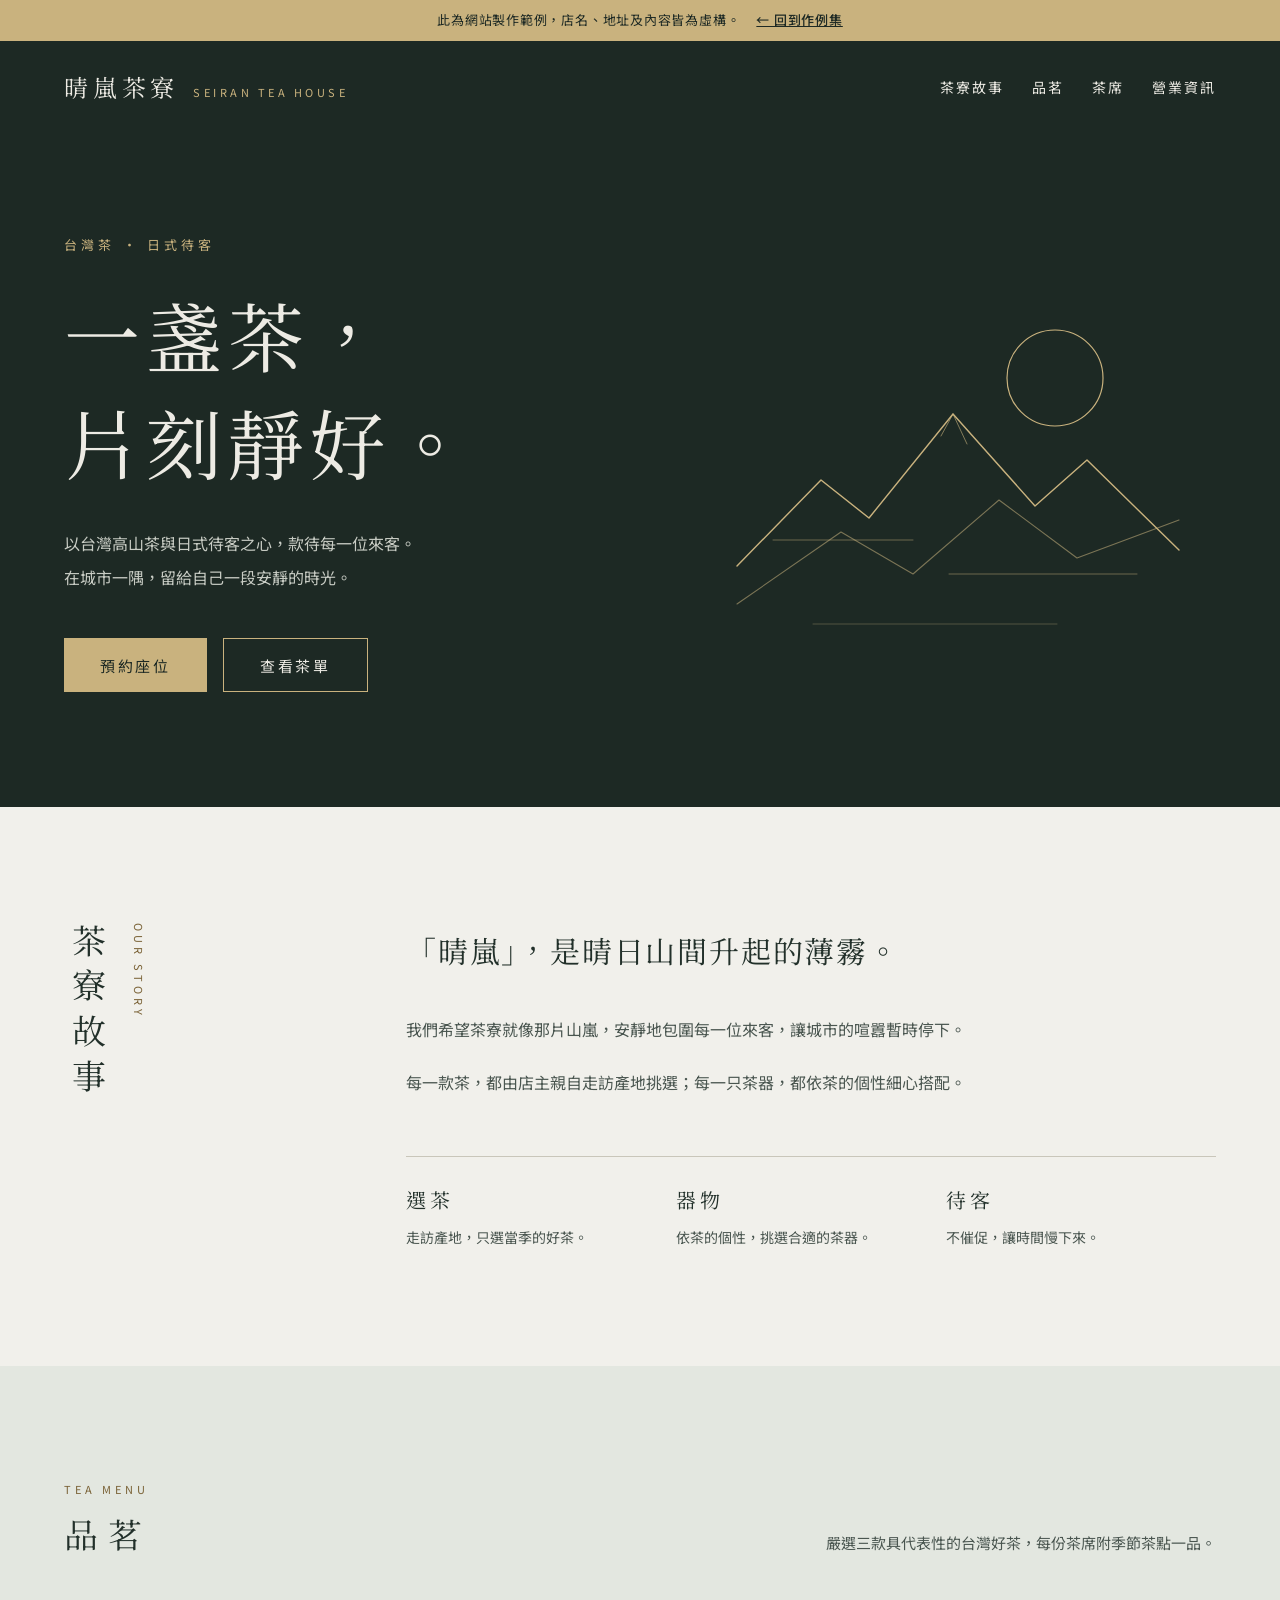
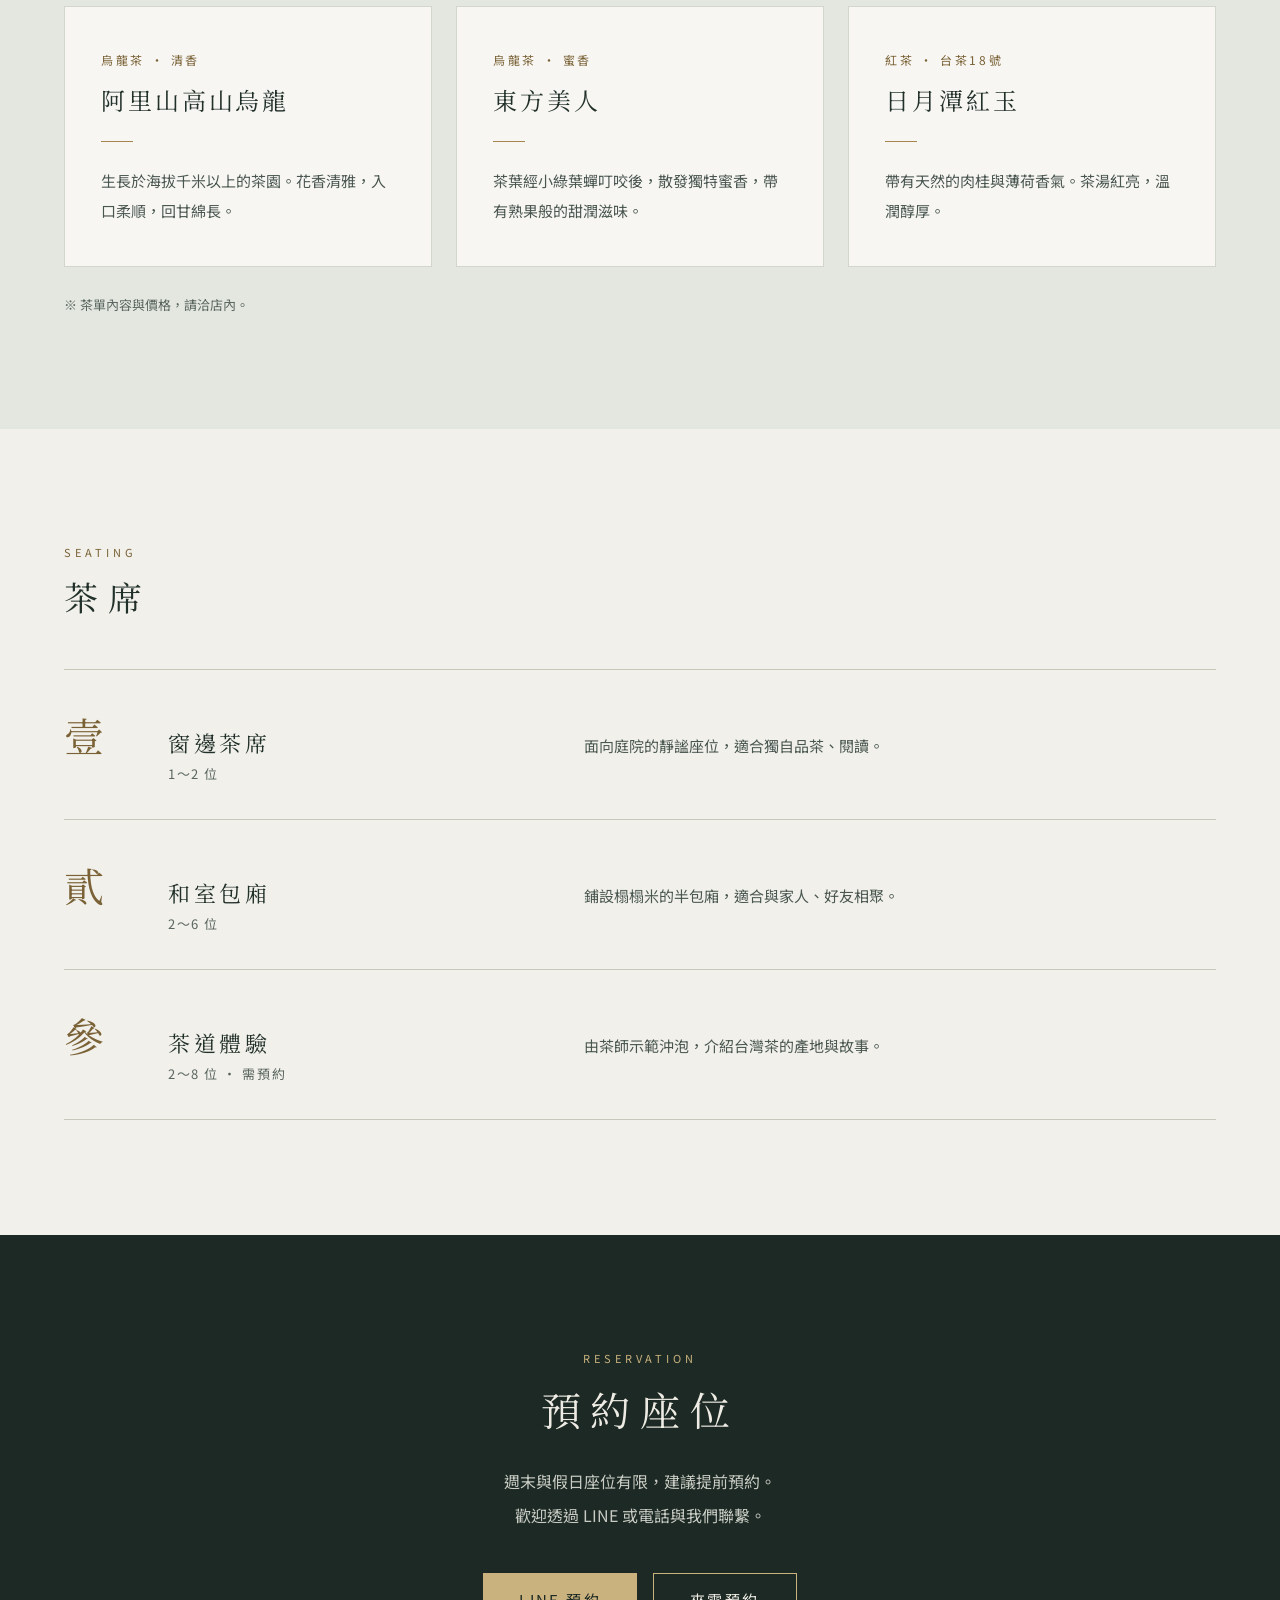
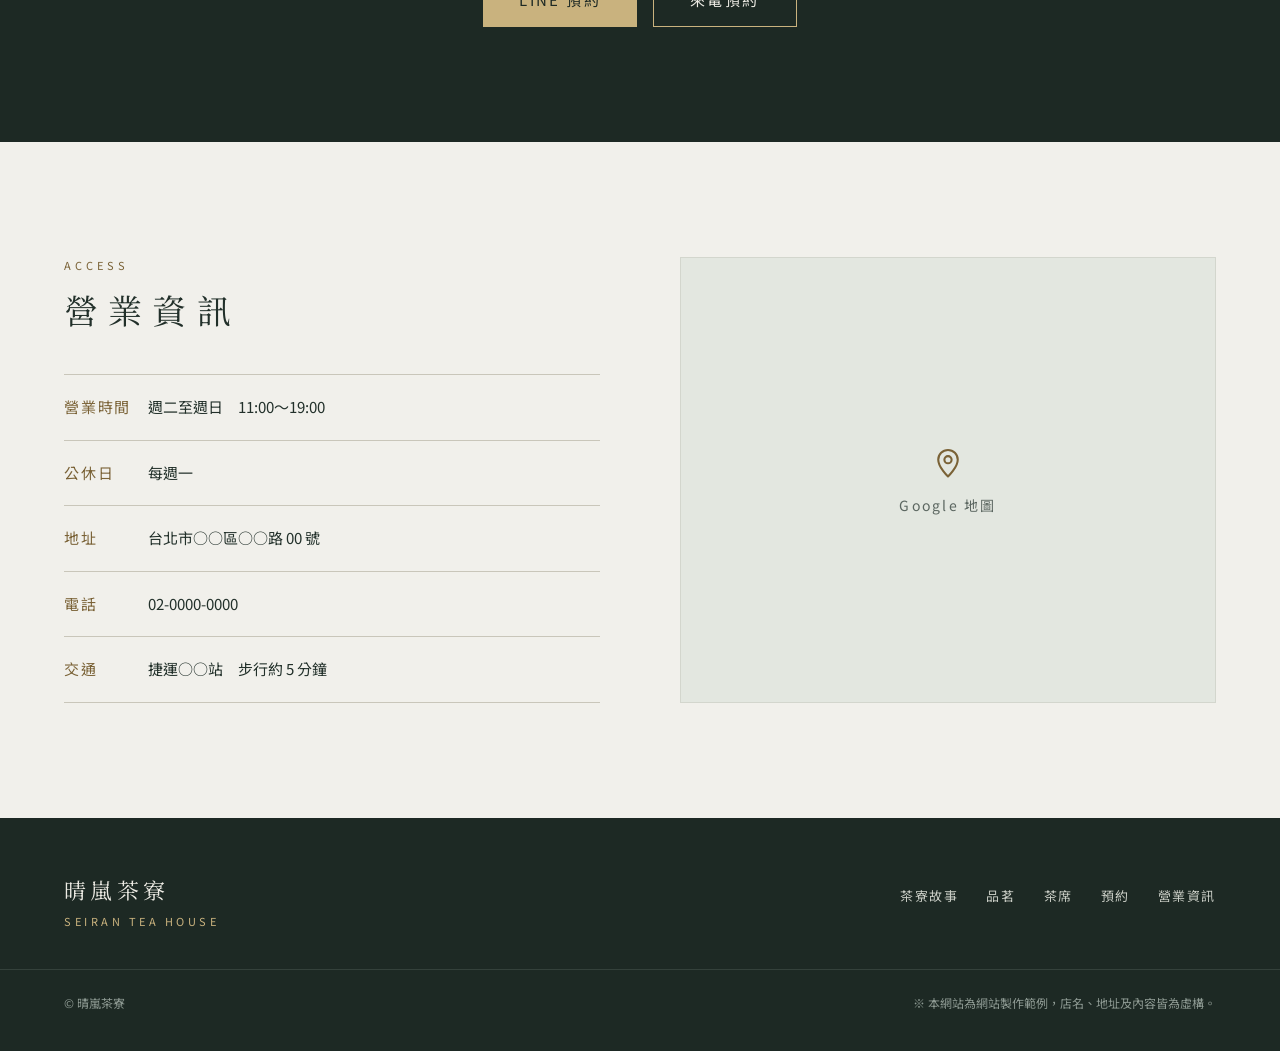
==== seiran/index.html @ 7609755e "Add web design sample portfolio" ====
<!doctype html>
<html lang="zh-Hant-TW">
<head>
<meta charset="utf-8"><meta name="viewport" content="width=device-width, initial-scale=1"><meta name="robots" content="noindex, nofollow"><title>晴嵐茶寮｜網站製作範例</title><meta name="description" content="網站製作範例：虛構店家「晴嵐茶寮」">
<link rel="stylesheet" href="https://fonts.googleapis.com/css2?family=Noto+Serif+TC:wght@400;600&amp;family=Noto+Sans+TC:wght@400;500&amp;display=swap">
<style>
body{margin:0;font-family:'Noto Sans TC','Noto Sans CJK TC',sans-serif;color:#22302A;background:#F1F0EB}
a{color:#7A6236}a:hover{color:#5C4A28}
</style>
<style>html{scroll-behavior:smooth}</style>
</head>
<body>


<div style="min-height: 100vh; background: #F1F0EB; color: #22302A; font-family: 'Noto Sans TC', 'Noto Sans CJK TC', sans-serif">

<div style="background: #C9B27E; color: #1D2924; font-size: 13px; line-height: 1.6; letter-spacing: 0.06em; padding: 10px clamp(20px, 5vw, 64px); display: flex; flex-wrap: wrap; justify-content: center; gap: 4px 16px; text-align: center"><span>此為網站製作範例，店名、地址及內容皆為虛構。</span><a href="../" style="color: #1D2924; font-weight: 500">← 回到作例集</a></div>
<header style="background: #1D2924; color: #EDEBE4">
<div style="max-width: 1200px; margin: 0 auto; padding: 24px clamp(20px, 5vw, 64px); display: flex; flex-wrap: wrap; align-items: center; justify-content: space-between; gap: 16px 32px">
<a href="#top" style="display: flex; flex-wrap: wrap; align-items: baseline; gap: 6px 14px; text-decoration: none; color: #EDEBE4">
<span style="font-family: 'Noto Serif TC', 'Noto Serif CJK TC', serif; font-size: 24px; letter-spacing: 0.2em">晴嵐茶寮</span>
<span style="font-size: 11px; letter-spacing: 0.32em; color: #C9B27E">SEIRAN TEA HOUSE</span>
</a>
<nav aria-label="主選單" style="display: flex; flex-wrap: wrap; align-items: center; gap: 8px 28px; font-size: 14px; letter-spacing: 0.14em">
<a href="#story" style="color: #EDEBE4; text-decoration: none; padding: 12px 0">茶寮故事</a>
<a href="#menu" style="color: #EDEBE4; text-decoration: none; padding: 12px 0">品茗</a>
<a href="#seats" style="color: #EDEBE4; text-decoration: none; padding: 12px 0">茶席</a>
<a href="#access" style="color: #EDEBE4; text-decoration: none; padding: 12px 0">營業資訊</a>
</nav>
</div>
</header>

<section id="top" style="background: #1D2924; color: #EDEBE4">
<div style="max-width: 1200px; margin: 0 auto; padding: clamp(48px, 8vw, 112px) clamp(20px, 5vw, 64px) clamp(72px, 9vw, 136px); display: flex; flex-wrap: wrap; align-items: center; gap: 56px">
<div style="flex: 1 1 420px; min-width: 0">
<p style="margin: 0 0 28px; font-size: 13px; letter-spacing: 0.32em; color: #C9B27E">台灣茶 ・ 日式待客</p>
<h1 style="margin: 0; font-family: 'Noto Serif TC', 'Noto Serif CJK TC', serif; font-weight: 400; font-size: clamp(40px, 6vw, 76px); line-height: 1.4; letter-spacing: 0.08em">一盞茶，<br>片刻靜好。</h1>
<p style="margin: 32px 0 0; font-size: 16px; line-height: 2.1; color: #C8CCC4; max-width: 30em"><span style="display: inline-block">以台灣高山茶與日式待客之心，</span><span style="display: inline-block">款待每一位來客。</span><br><span style="display: inline-block">在城市一隅，</span><span style="display: inline-block">留給自己一段安靜的時光。</span></p>
<div style="margin-top: 44px; display: flex; flex-wrap: wrap; gap: 16px">
<a href="#reserve" style="display: inline-flex; align-items: center; justify-content: center; min-height: 52px; padding: 0 36px; background: #C9B27E; color: #1D2924; text-decoration: none; font-size: 15px; letter-spacing: 0.18em">預約座位</a>
<a href="#menu" style="display: inline-flex; align-items: center; justify-content: center; min-height: 52px; padding: 0 36px; border: 1px solid #C9B27E; color: #EDEBE4; text-decoration: none; font-size: 15px; letter-spacing: 0.18em">查看茶單</a>
</div>
</div>
<div style="flex: 1 1 360px; min-width: 0; display: flex; justify-content: center">
<svg viewBox="0 0 480 380" aria-hidden="true" fill="none" stroke="#C9B27E" stroke-linecap="round" stroke-linejoin="round" style="width: 100%; max-width: 480px; height: auto">
<circle cx="338" cy="104" r="48" stroke-width="1.2"></circle>
<path d="M20 292 L104 206 L152 244 L236 140 L318 232 L370 186 L462 276" stroke-width="1.4"></path>
<path d="M20 330 L124 258 L196 300 L282 226 L360 284 L462 246" stroke-width="1.1" stroke-opacity="0.55"></path>
<path d="M56 266 H196" stroke-width="1" stroke-opacity="0.45"></path>
<path d="M232 300 H420" stroke-width="1" stroke-opacity="0.45"></path>
<path d="M96 350 H340" stroke-width="1" stroke-opacity="0.3"></path>
<path d="M236 140 L250 170 M236 140 L224 162" stroke-width="1" stroke-opacity="0.6"></path>
</svg>
</div>
</div>
</section>

<section id="story" style="background: #F1F0EB">
<div style="max-width: 1200px; margin: 0 auto; padding: clamp(72px, 9vw, 136px) clamp(20px, 5vw, 64px); display: flex; flex-wrap: wrap; gap: 40px 96px">
<div style="flex: 0 0 auto; display: flex; gap: 18px; align-items: flex-start">
<h2 style="margin: 0; writing-mode: vertical-rl; font-family: 'Noto Serif TC', 'Noto Serif CJK TC', serif; font-weight: 400; font-size: 34px; letter-spacing: 0.32em; color: #22302A">茶寮故事</h2>
<span style="writing-mode: vertical-rl; font-size: 11px; letter-spacing: 0.36em; color: #7A6236">OUR STORY</span>
</div>
<div style="flex: 1 1 480px; min-width: 0">
<p style="margin: 0 0 36px; font-family: 'Noto Serif TC', 'Noto Serif CJK TC', serif; font-size: clamp(22px, 2.4vw, 30px); line-height: 1.8; letter-spacing: 0.06em"><span style="display: inline-block">「晴嵐」，</span><span style="display: inline-block">是晴日山間升起的薄霧。</span></p>
<p style="margin: 0 0 20px; font-size: 16px; line-height: 2.1; color: #4A5650; max-width: 38em">我們希望茶寮就像那片山嵐，安靜地包圍每一位來客，讓城市的喧囂暫時停下。</p>
<p style="margin: 0; font-size: 16px; line-height: 2.1; color: #4A5650; max-width: 38em">每一款茶，都由店主親自走訪產地挑選；每一只茶器，都依茶的個性細心搭配。</p>
<div style="margin-top: 56px; display: flex; flex-wrap: wrap; border-top: 1px solid #C9C6BA">
<div style="flex: 1 1 200px; padding: 28px 28px 0 0">
<h3 style="margin: 0 0 10px; font-family: 'Noto Serif TC', 'Noto Serif CJK TC', serif; font-weight: 400; font-size: 20px; letter-spacing: 0.2em; color: #22302A">選茶</h3>
<p style="margin: 0; font-size: 14px; line-height: 1.9; color: #4A5650">走訪產地，只選當季的好茶。</p>
</div>
<div style="flex: 1 1 200px; padding: 28px 28px 0 0">
<h3 style="margin: 0 0 10px; font-family: 'Noto Serif TC', 'Noto Serif CJK TC', serif; font-weight: 400; font-size: 20px; letter-spacing: 0.2em; color: #22302A">器物</h3>
<p style="margin: 0; font-size: 14px; line-height: 1.9; color: #4A5650">依茶的個性，挑選合適的茶器。</p>
</div>
<div style="flex: 1 1 200px; padding: 28px 28px 0 0">
<h3 style="margin: 0 0 10px; font-family: 'Noto Serif TC', 'Noto Serif CJK TC', serif; font-weight: 400; font-size: 20px; letter-spacing: 0.2em; color: #22302A">待客</h3>
<p style="margin: 0; font-size: 14px; line-height: 1.9; color: #4A5650">不催促，讓時間慢下來。</p>
</div>
</div>
</div>
</div>
</section>

<section id="menu" style="background: #E3E7E0">
<div style="max-width: 1200px; margin: 0 auto; padding: clamp(72px, 9vw, 128px) clamp(20px, 5vw, 64px)">
<div style="display: flex; flex-wrap: wrap; align-items: flex-end; justify-content: space-between; gap: 16px 48px; margin-bottom: 48px">
<div>
<p style="margin: 0 0 12px; font-size: 11px; letter-spacing: 0.36em; color: #7A6236">TEA MENU</p>
<h2 style="margin: 0; font-family: 'Noto Serif TC', 'Noto Serif CJK TC', serif; font-weight: 400; font-size: 34px; letter-spacing: 0.3em">品茗</h2>
</div>
<p style="margin: 0; font-size: 15px; line-height: 2; color: #4A5650; max-width: 28em"><span style="display: inline-block">嚴選三款具代表性的台灣好茶，</span><span style="display: inline-block">每份茶席附季節茶點一品。</span></p>
</div>
<div style="display: flex; flex-wrap: wrap; gap: 24px">
<article style="flex: 1 1 280px; min-width: 0; background: #F7F6F2; border: 1px solid #D3D6CD; padding: 44px 36px 40px">
<p style="margin: 0 0 14px; font-size: 12px; letter-spacing: 0.22em; color: #7A6236">烏龍茶 ・ 清香</p>
<h3 style="margin: 0; font-family: 'Noto Serif TC', 'Noto Serif CJK TC', serif; font-weight: 400; font-size: 24px; letter-spacing: 0.12em">阿里山高山烏龍</h3>
<div style="width: 32px; height: 1px; background: #A3874F; margin: 24px 0"></div>
<p style="margin: 0; font-size: 15px; line-height: 2; color: #4A5650">生長於海拔千米以上的茶園。花香清雅，入口柔順，回甘綿長。</p>
</article>
<article style="flex: 1 1 280px; min-width: 0; background: #F7F6F2; border: 1px solid #D3D6CD; padding: 44px 36px 40px">
<p style="margin: 0 0 14px; font-size: 12px; letter-spacing: 0.22em; color: #7A6236">烏龍茶 ・ 蜜香</p>
<h3 style="margin: 0; font-family: 'Noto Serif TC', 'Noto Serif CJK TC', serif; font-weight: 400; font-size: 24px; letter-spacing: 0.12em">東方美人</h3>
<div style="width: 32px; height: 1px; background: #A3874F; margin: 24px 0"></div>
<p style="margin: 0; font-size: 15px; line-height: 2; color: #4A5650">茶葉經小綠葉蟬叮咬後，散發獨特蜜香，帶有熟果般的甜潤滋味。</p>
</article>
<article style="flex: 1 1 280px; min-width: 0; background: #F7F6F2; border: 1px solid #D3D6CD; padding: 44px 36px 40px">
<p style="margin: 0 0 14px; font-size: 12px; letter-spacing: 0.22em; color: #7A6236">紅茶 ・ 台茶18號</p>
<h3 style="margin: 0; font-family: 'Noto Serif TC', 'Noto Serif CJK TC', serif; font-weight: 400; font-size: 24px; letter-spacing: 0.12em">日月潭紅玉</h3>
<div style="width: 32px; height: 1px; background: #A3874F; margin: 24px 0"></div>
<p style="margin: 0; font-size: 15px; line-height: 2; color: #4A5650">帶有天然的肉桂與薄荷香氣。茶湯紅亮，溫潤醇厚。</p>
</article>
</div>
<p style="margin: 28px 0 0; font-size: 13px; color: #5B6660">※ 茶單內容與價格，請洽店內。</p>
</div>
</section>

<section id="seats" style="background: #F1F0EB">
<div style="max-width: 1200px; margin: 0 auto; padding: clamp(72px, 9vw, 128px) clamp(20px, 5vw, 64px)">
<p style="margin: 0 0 12px; font-size: 11px; letter-spacing: 0.36em; color: #7A6236">SEATING</p>
<h2 style="margin: 0 0 48px; font-family: 'Noto Serif TC', 'Noto Serif CJK TC', serif; font-weight: 400; font-size: 34px; letter-spacing: 0.3em">茶席</h2>
<div style="border-top: 1px solid #C9C6BA">
<div style="display: flex; flex-wrap: wrap; align-items: baseline; gap: 12px 40px; padding: 36px 0; border-bottom: 1px solid #C9C6BA">
<span style="flex: 0 0 64px; font-family: 'Noto Serif TC', 'Noto Serif CJK TC', serif; font-size: 40px; color: #7A6236">壹</span>
<div style="flex: 1 1 220px; min-width: 0">
<h3 style="margin: 0 0 6px; font-family: 'Noto Serif TC', 'Noto Serif CJK TC', serif; font-weight: 400; font-size: 22px; letter-spacing: 0.16em">窗邊茶席</h3>
<p style="margin: 0; font-size: 13px; letter-spacing: 0.12em; color: #5B6660">1〜2 位</p>
</div>
<p style="flex: 2 1 320px; min-width: 0; margin: 0; font-size: 15px; line-height: 2; color: #4A5650">面向庭院的靜謐座位，適合獨自品茶、閱讀。</p>
</div>
<div style="display: flex; flex-wrap: wrap; align-items: baseline; gap: 12px 40px; padding: 36px 0; border-bottom: 1px solid #C9C6BA">
<span style="flex: 0 0 64px; font-family: 'Noto Serif TC', 'Noto Serif CJK TC', serif; font-size: 40px; color: #7A6236">貳</span>
<div style="flex: 1 1 220px; min-width: 0">
<h3 style="margin: 0 0 6px; font-family: 'Noto Serif TC', 'Noto Serif CJK TC', serif; font-weight: 400; font-size: 22px; letter-spacing: 0.16em">和室包廂</h3>
<p style="margin: 0; font-size: 13px; letter-spacing: 0.12em; color: #5B6660">2〜6 位</p>
</div>
<p style="flex: 2 1 320px; min-width: 0; margin: 0; font-size: 15px; line-height: 2; color: #4A5650">鋪設榻榻米的半包廂，適合與家人、好友相聚。</p>
</div>
<div style="display: flex; flex-wrap: wrap; align-items: baseline; gap: 12px 40px; padding: 36px 0; border-bottom: 1px solid #C9C6BA">
<span style="flex: 0 0 64px; font-family: 'Noto Serif TC', 'Noto Serif CJK TC', serif; font-size: 40px; color: #7A6236">參</span>
<div style="flex: 1 1 220px; min-width: 0">
<h3 style="margin: 0 0 6px; font-family: 'Noto Serif TC', 'Noto Serif CJK TC', serif; font-weight: 400; font-size: 22px; letter-spacing: 0.16em">茶道體驗</h3>
<p style="margin: 0; font-size: 13px; letter-spacing: 0.12em; color: #5B6660">2〜8 位 ・ 需預約</p>
</div>
<p style="flex: 2 1 320px; min-width: 0; margin: 0; font-size: 15px; line-height: 2; color: #4A5650">由茶師示範沖泡，介紹台灣茶的產地與故事。</p>
</div>
</div>
</div>
</section>

<section id="reserve" style="background: #1D2924; color: #EDEBE4">
<div style="max-width: 880px; margin: 0 auto; padding: clamp(72px, 9vw, 120px) clamp(20px, 5vw, 64px); text-align: center">
<p style="margin: 0 0 14px; font-size: 11px; letter-spacing: 0.36em; color: #C9B27E">RESERVATION</p>
<h2 style="margin: 0; font-family: 'Noto Serif TC', 'Noto Serif CJK TC', serif; font-weight: 400; font-size: clamp(30px, 3.6vw, 40px); letter-spacing: 0.24em">預約座位</h2>
<p style="margin: 28px 0 0; font-size: 16px; line-height: 2.1; color: #C8CCC4">週末與假日座位有限，建議提前預約。<br>歡迎透過 LINE 或電話與我們聯繫。</p>
<div style="margin-top: 40px; display: flex; flex-wrap: wrap; justify-content: center; gap: 16px">
<a href="#access" style="display: inline-flex; align-items: center; justify-content: center; min-height: 52px; padding: 0 36px; background: #C9B27E; color: #1D2924; text-decoration: none; font-size: 15px; letter-spacing: 0.16em">LINE 預約</a>
<a href="#access" style="display: inline-flex; align-items: center; justify-content: center; min-height: 52px; padding: 0 36px; border: 1px solid #C9B27E; color: #EDEBE4; text-decoration: none; font-size: 15px; letter-spacing: 0.16em">來電預約</a>
</div>
</div>
</section>

<section id="access" style="background: #F1F0EB">
<div style="max-width: 1200px; margin: 0 auto; padding: clamp(72px, 9vw, 128px) clamp(20px, 5vw, 64px); display: flex; flex-wrap: wrap; gap: 48px 80px">
<div style="flex: 1 1 380px; min-width: 0">
<p style="margin: 0 0 12px; font-size: 11px; letter-spacing: 0.36em; color: #7A6236">ACCESS</p>
<h2 style="margin: 0 0 40px; font-family: 'Noto Serif TC', 'Noto Serif CJK TC', serif; font-weight: 400; font-size: 34px; letter-spacing: 0.3em">營業資訊</h2>
<dl style="margin: 0; display: grid; grid-template-columns: minmax(84px, auto) minmax(0, 1fr); gap: 0; border-top: 1px solid #C9C6BA; font-size: 15px; line-height: 1.9">
<dt style="padding: 18px 16px 18px 0; border-bottom: 1px solid #C9C6BA; color: #7A6236; letter-spacing: 0.12em">營業時間</dt>
<dd style="margin: 0; padding: 18px 0; border-bottom: 1px solid #C9C6BA">週二至週日　11:00〜19:00</dd>
<dt style="padding: 18px 16px 18px 0; border-bottom: 1px solid #C9C6BA; color: #7A6236; letter-spacing: 0.12em">公休日</dt>
<dd style="margin: 0; padding: 18px 0; border-bottom: 1px solid #C9C6BA">每週一</dd>
<dt style="padding: 18px 16px 18px 0; border-bottom: 1px solid #C9C6BA; color: #7A6236; letter-spacing: 0.12em">地址</dt>
<dd style="margin: 0; padding: 18px 0; border-bottom: 1px solid #C9C6BA">台北市○○區○○路 00 號</dd>
<dt style="padding: 18px 16px 18px 0; border-bottom: 1px solid #C9C6BA; color: #7A6236; letter-spacing: 0.12em">電話</dt>
<dd style="margin: 0; padding: 18px 0; border-bottom: 1px solid #C9C6BA">02-0000-0000</dd>
<dt style="padding: 18px 16px 18px 0; border-bottom: 1px solid #C9C6BA; color: #7A6236; letter-spacing: 0.12em">交通</dt>
<dd style="margin: 0; padding: 18px 0; border-bottom: 1px solid #C9C6BA">捷運○○站　步行約 5 分鐘</dd>
</dl>
</div>
<div style="flex: 1 1 380px; min-width: 0; display: flex">
<div style="flex: 1 1 auto; min-height: 320px; background: #E3E7E0; border: 1px solid #D3D6CD; display: flex; flex-direction: column; align-items: center; justify-content: center; gap: 14px; color: #5B6660">
<svg viewBox="0 0 24 24" aria-hidden="true" fill="none" stroke="#7A6236" stroke-width="1.4" stroke-linecap="round" stroke-linejoin="round" style="width: 36px; height: 36px">
<path d="M12 21s-6.5-6.2-6.5-11.2a6.5 6.5 0 0 1 13 0C18.5 14.8 12 21 12 21z"></path>
<circle cx="12" cy="9.8" r="2.4"></circle>
</svg>
<p style="margin: 0; font-size: 14px; letter-spacing: 0.16em">Google 地圖</p>
</div>
</div>
</div>
</section>

<footer style="background: #1D2924; color: #C8CCC4">
<div style="max-width: 1200px; margin: 0 auto; padding: 56px clamp(20px, 5vw, 64px) 40px; display: flex; flex-wrap: wrap; justify-content: space-between; gap: 24px 48px">
<div>
<p style="margin: 0 0 8px; font-family: 'Noto Serif TC', 'Noto Serif CJK TC', serif; font-size: 22px; letter-spacing: 0.2em; color: #EDEBE4">晴嵐茶寮</p>
<p style="margin: 0; font-size: 11px; letter-spacing: 0.32em; color: #C9B27E">SEIRAN TEA HOUSE</p>
</div>
<nav aria-label="頁尾選單" style="display: flex; flex-wrap: wrap; gap: 8px 28px; font-size: 13px; letter-spacing: 0.12em">
<a href="#story" style="color: #C8CCC4; text-decoration: none; padding: 12px 0">茶寮故事</a>
<a href="#menu" style="color: #C8CCC4; text-decoration: none; padding: 12px 0">品茗</a>
<a href="#seats" style="color: #C8CCC4; text-decoration: none; padding: 12px 0">茶席</a>
<a href="#reserve" style="color: #C8CCC4; text-decoration: none; padding: 12px 0">預約</a>
<a href="#access" style="color: #C8CCC4; text-decoration: none; padding: 12px 0">營業資訊</a>
</nav>
</div>
<div style="max-width: 1200px; margin: 0 auto; padding: 24px clamp(20px, 5vw, 64px) 40px; border-top: 1px solid #34413B; display: flex; flex-wrap: wrap; justify-content: space-between; gap: 8px 32px; font-size: 12px; color: #8E9A93">
<span>© 晴嵐茶寮</span>
<span>※ 本網站為網站製作範例，店名、地址及內容皆為虛構。</span>
</div>
</footer>

</div>

</body>
</html>
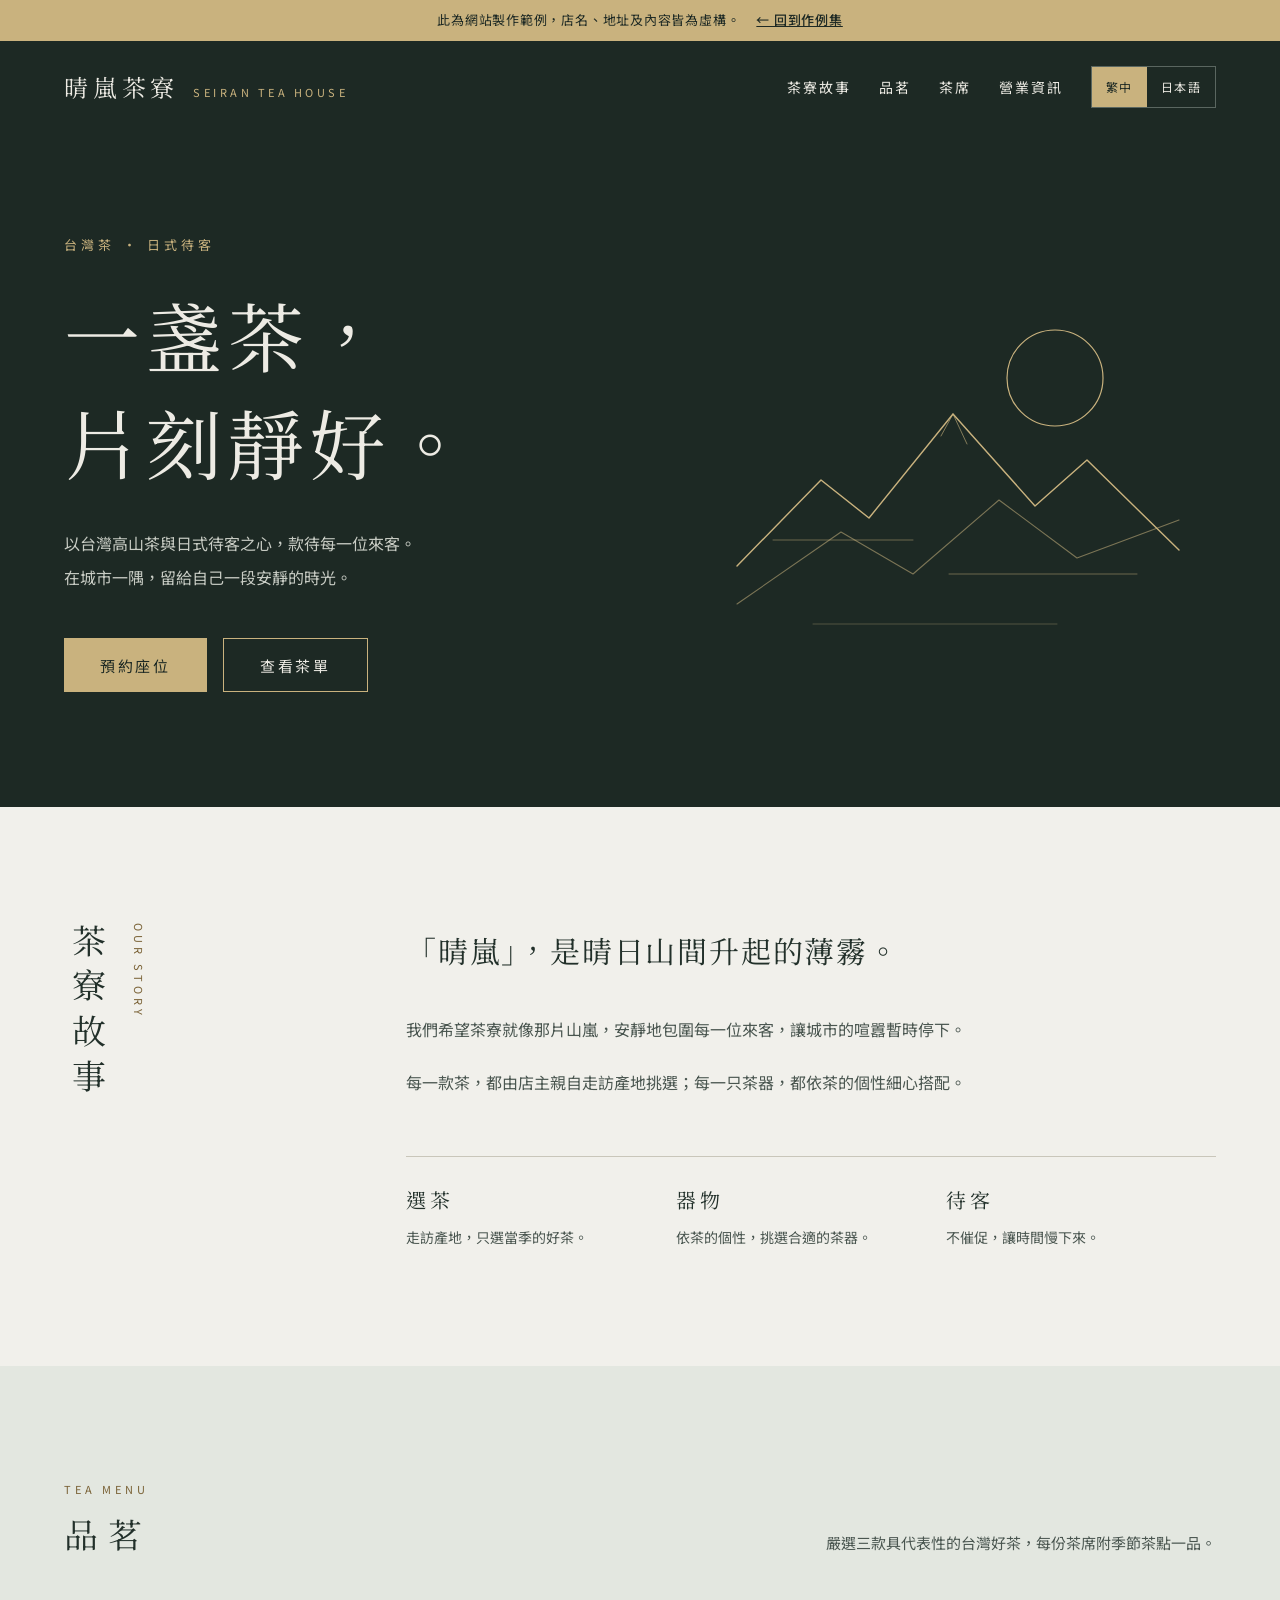
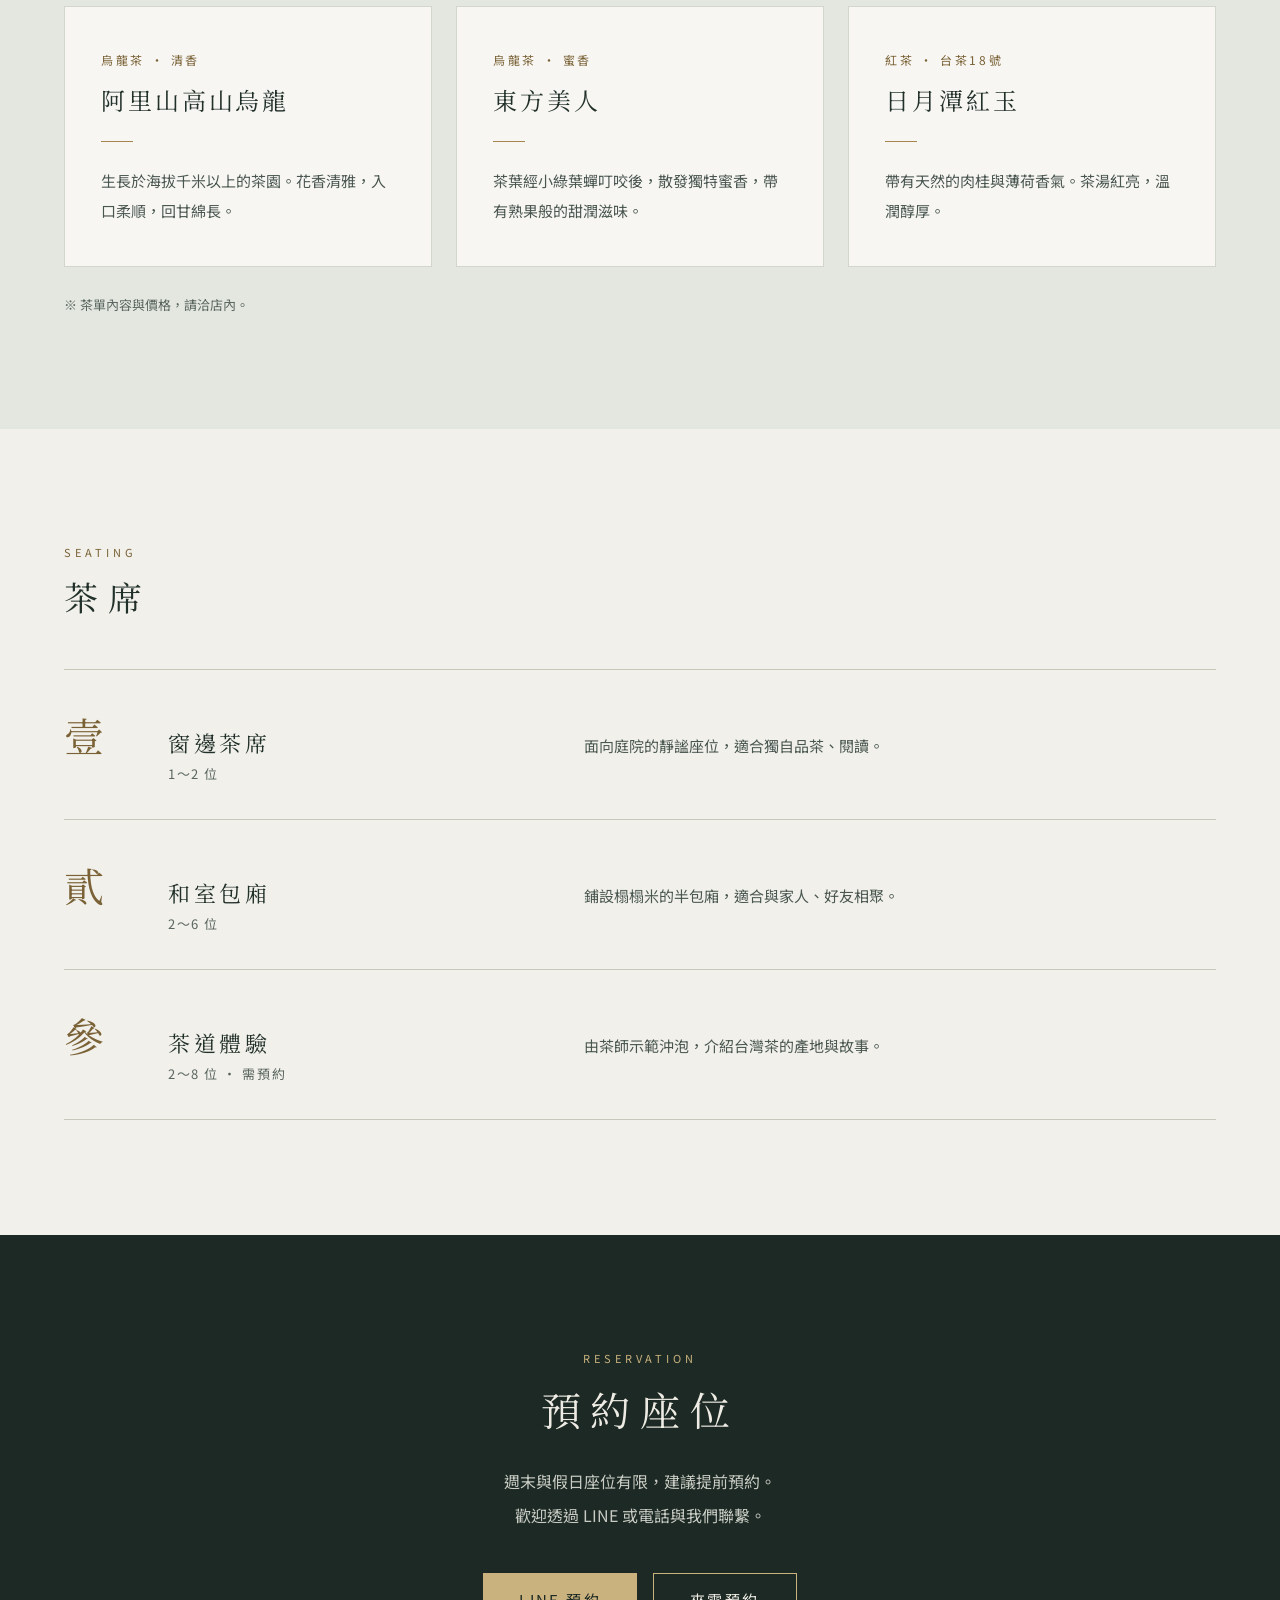
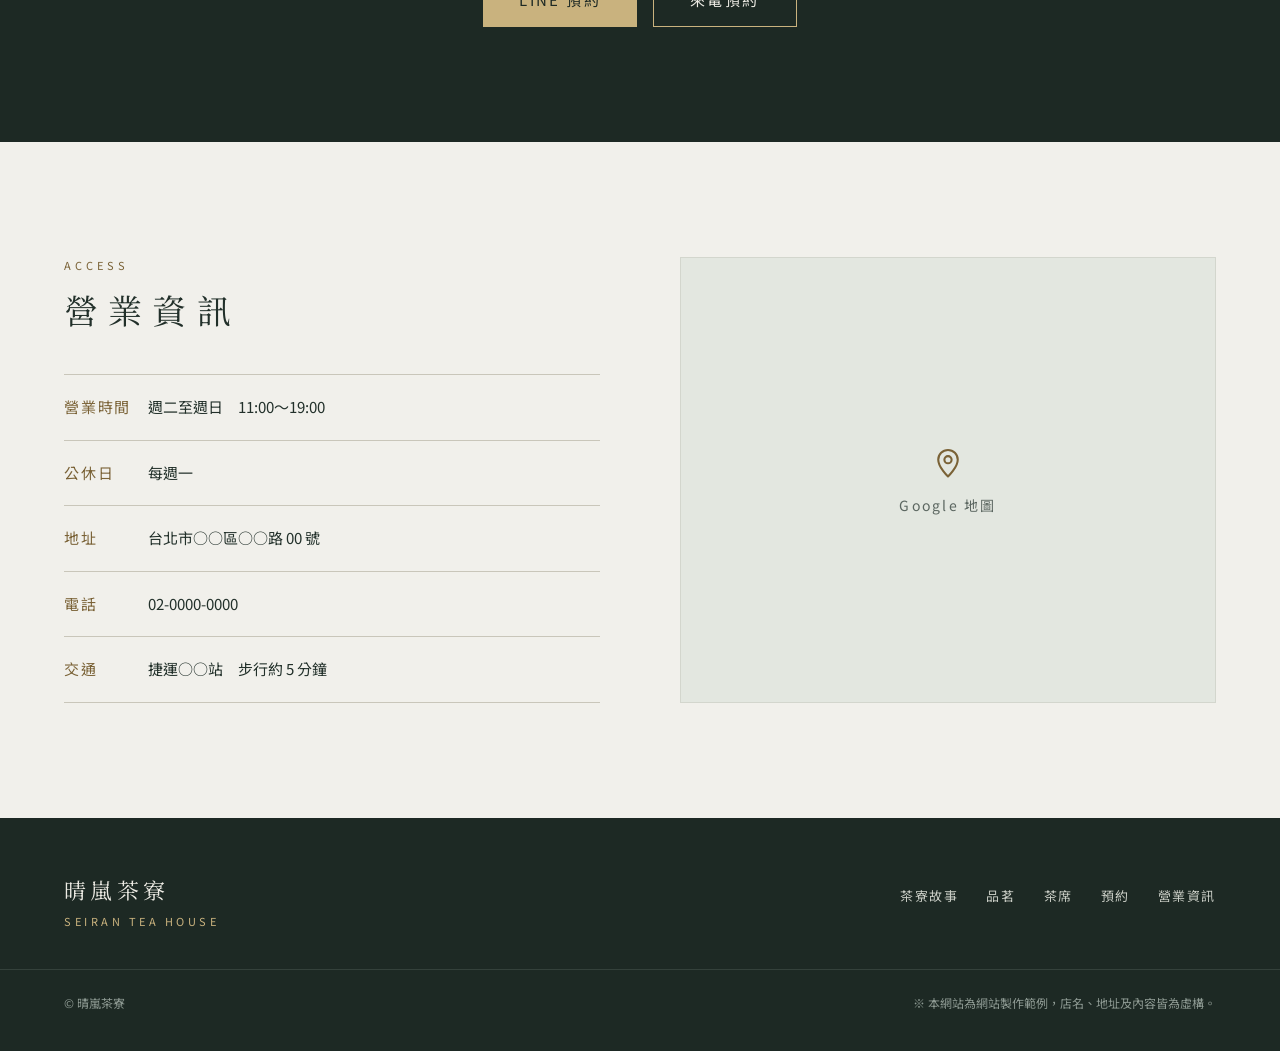
==== commit 743887b3: "Add Japanese version of Seiran sample and Kumoji branding" ====
--- a/seiran/index.html
+++ b/seiran/index.html
@@ -2,10 +2,12 @@
 <html lang="zh-Hant-TW">
 <head>
 <meta charset="utf-8"><meta name="viewport" content="width=device-width, initial-scale=1"><meta name="robots" content="noindex, nofollow"><title>晴嵐茶寮｜網站製作範例</title><meta name="description" content="網站製作範例：虛構店家「晴嵐茶寮」">
-<link rel="stylesheet" href="https://fonts.googleapis.com/css2?family=Noto+Serif+TC:wght@400;600&amp;family=Noto+Sans+TC:wght@400;500&amp;display=swap">
+<link rel="alternate" hreflang="zh-Hant-TW" href="./"><link rel="alternate" hreflang="ja" href="ja/">
+<link rel="stylesheet" href="https://fonts.googleapis.com/css2?family=Noto+Serif+TC:wght@400;600&amp;family=Noto+Sans+TC:wght@400;500&amp;family=Noto+Sans+JP:wght@400&amp;display=swap">
 <style>
 body{margin:0;font-family:'Noto Sans TC','Noto Sans CJK TC',sans-serif;color:#22302A;background:#F1F0EB}
 a{color:#7A6236}a:hover{color:#5C4A28}
+.lang a:hover{color:#C9B27E}
 </style>
 <style>html{scroll-behavior:smooth}</style>
 </head>
@@ -21,12 +23,18 @@
 <span style="font-family: 'Noto Serif TC', 'Noto Serif CJK TC', serif; font-size: 24px; letter-spacing: 0.2em">晴嵐茶寮</span>
 <span style="font-size: 11px; letter-spacing: 0.32em; color: #C9B27E">SEIRAN TEA HOUSE</span>
 </a>
+<div style="display: flex; flex-wrap: wrap; align-items: center; gap: 8px 28px">
 <nav aria-label="主選單" style="display: flex; flex-wrap: wrap; align-items: center; gap: 8px 28px; font-size: 14px; letter-spacing: 0.14em">
 <a href="#story" style="color: #EDEBE4; text-decoration: none; padding: 12px 0">茶寮故事</a>
 <a href="#menu" style="color: #EDEBE4; text-decoration: none; padding: 12px 0">品茗</a>
 <a href="#seats" style="color: #EDEBE4; text-decoration: none; padding: 12px 0">茶席</a>
 <a href="#access" style="color: #EDEBE4; text-decoration: none; padding: 12px 0">營業資訊</a>
 </nav>
+<div class="lang" role="group" aria-label="語言" style="display: flex; border: 1px solid #5A6660; font-size: 12px; letter-spacing: 0.12em">
+<span aria-current="page" style="display: inline-flex; align-items: center; min-height: 40px; padding: 0 14px; background: #C9B27E; color: #1D2924">繁中</span>
+<a href="ja/" lang="ja" hreflang="ja" style="display: inline-flex; align-items: center; min-height: 40px; padding: 0 14px; color: #EDEBE4; text-decoration: none; font-family: 'Noto Sans JP', 'Noto Sans CJK JP', sans-serif">日本語</a>
+</div>
+</div>
 </div>
 </header>
 
